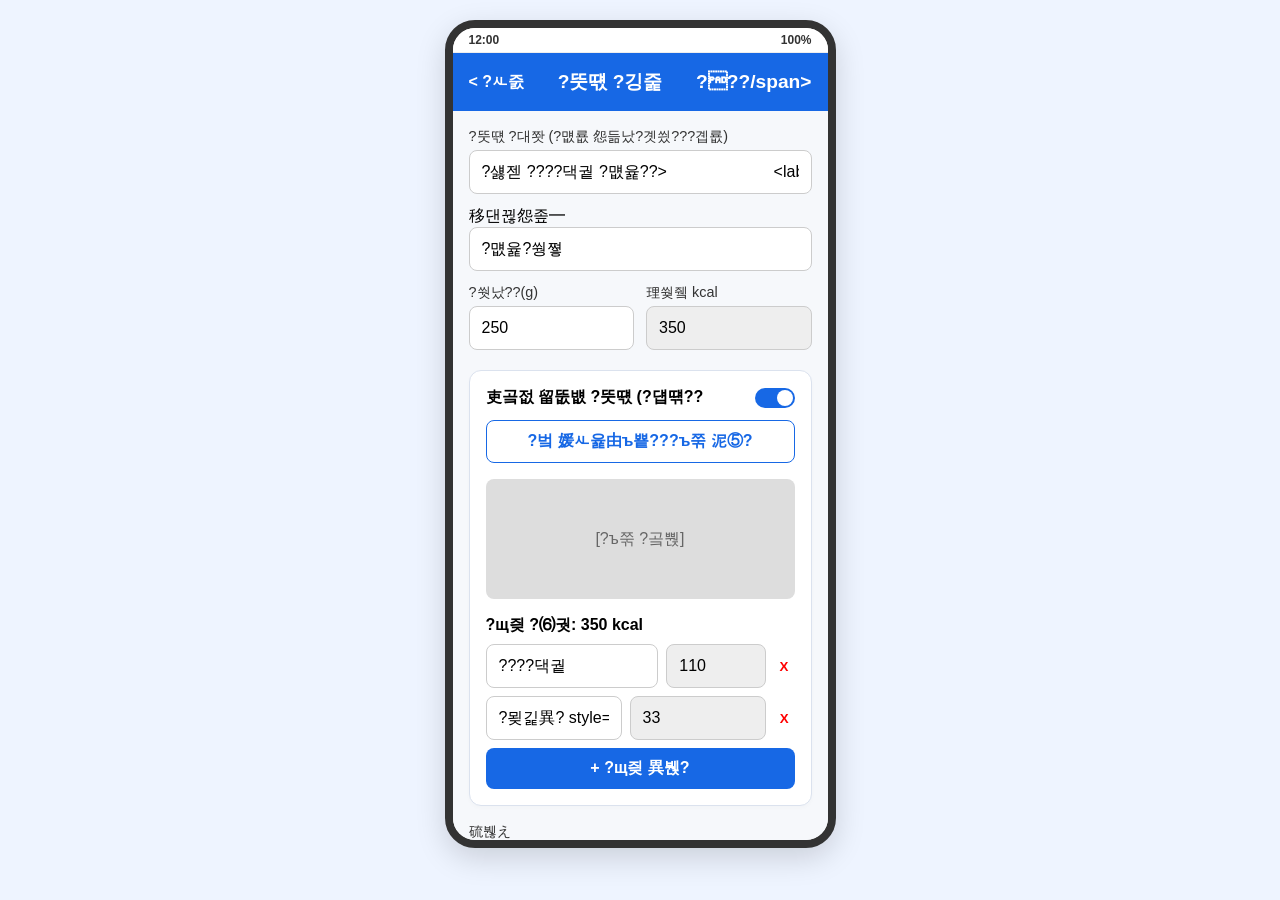
==== docs/ui/edit_food.html @ e7344246 "0612" ====
﻿<!DOCTYPE html>
<html lang="ko">
<head>
    <meta charset="UTF-8">
    <title>Calorie Tracker - ?뚯떇 ?깅줉</title>
    <style>
body { font-family: 'Segoe UI', Tahoma, Geneva, Verdana, sans-serif; background-color: #eef4ff; display: flex; justify-content: center; padding: 20px; margin: 0; } .device { width: 375px; height: 812px; background: white; border-radius: 30px; box-shadow: 0 10px 30px rgba(0,0,0,0.15); border: 8px solid #333; overflow: hidden; display: flex; flex-direction: column; position: relative; } .status-bar { height: 24px; background: #fff; display: flex; justify-content: space-between; align-items: center; padding: 0 16px; font-size: 12px; color: #333; font-weight: bold; border-bottom: 1px solid #eee; } .header { background: #1768e5; color: white; padding: 16px; text-align: center; font-size: 1.2rem; font-weight: bold; } .content { padding: 16px; flex: 1; overflow-y: auto; background: #f6f8fb; } .bottom-nav { display: flex; background: #fff; border-top: 1px solid #dbe2ee; padding-bottom: 20px; } .nav-item { flex: 1; text-align: center; padding: 12px 0; color: #5a6478; font-size: 0.85rem; cursor: pointer; text-decoration: none; display: flex; flex-direction: column; align-items: center; gap: 4px; } .nav-item.active { color: #1768e5; font-weight: bold; } .nav-icon { width: 24px; height: 24px; background: #ccc; border-radius: 50%; } .nav-item.active .nav-icon { background: #1768e5; } .card { background: #fff; border: 1px solid #dbe2ee; border-radius: 12px; padding: 16px; margin-bottom: 16px; box-shadow: 0 2px 4px rgba(0,0,0,0.02); } .btn { display: block; width: 100%; padding: 14px; background: #1768e5; color: white; text-align: center; border-radius: 8px; text-decoration: none; border: none; font-weight: bold; margin-top: 8px; cursor: pointer; font-size: 1rem;} .btn-outline { background: white; color: #1768e5; border: 1px solid #1768e5; } .input-box { width: 100%; padding: 12px; border: 1px solid #ccc; border-radius: 8px; margin-bottom: 12px; box-sizing: border-box; font-size: 1rem; } .label { font-size: 0.9rem; color: #333; margin-bottom: 4px; display: block; font-weight: 500; } .progress-container { width: 100%; background: #e0e0e0; height: 12px; border-radius: 6px; margin-top: 10px; overflow: hidden; } .progress-bar { width: 45%; background: #1768e5; height: 100%; border-radius: 6px; } .flex-row { display: flex; justify-content: space-between; align-items: center; } .text-muted { color: #5a6478; font-size: 0.9rem; } .toggle-switch { width: 40px; height: 20px; background: #1768e5; border-radius: 10px; position: relative; display: inline-block; } .toggle-switch::after { content: ''; position: absolute; width: 16px; height: 16px; background: white; border-radius: 50%; top: 2px; right: 2px; } .ingredient-row { display: flex; gap: 8px; margin-bottom: 8px; } .ingredient-row .input-box { margin-bottom: 0; }
</style>
</head>
<body>
    <div class="device">
        <div class="status-bar"><span>12:00</span><span>100%</span></div>
        <div class="header" style="display: flex; justify-content: space-between; align-items: center;">
            <a href="foods.html" style="color: white; text-decoration: none; font-size: 1rem;">&lt; ?ㅻ줈</a>
            <span>?뚯떇 ?깅줉</span>
            <span style="color: white; font-weight: bold; cursor: pointer;">???/span>
        </div>
        <div class="content">
            <label class="label">?뚯떇 ?대쫫 (?먮룞 怨듦났?곗씠???곕룞)</label>
            <input type="text" class="input-box" value="?섏젣 ????댁궡 ?먮윭??>
            
            <label class="label">移댄뀒怨좊━</label>
            <input type="text" class="input-box" value="?먮윭?쒕쪟">
            
            <div style="display: flex; gap: 12px;">
                <div style="flex: 1;">
                    <label class="label">?쒓났??(g)</label>
                    <input type="number" class="input-box" value="250">
                </div>
                <div style="flex: 1;">
                    <label class="label">理쒖쥌 kcal</label>
                    <input type="number" class="input-box" value="350" readonly style="background: #eee;">
                </div>
            </div>

            <div class="card" style="margin-top: 8px;">
                <div class="flex-row" style="margin-bottom: 12px;">
                    <span style="font-weight: bold;">吏곸젒 留뚮뱺 ?뚯떇 (?덉떆??</span>
                    <div class="toggle-switch"></div>
                </div>
                <button class="btn btn-outline" style="padding: 10px; margin-bottom: 16px;">?벜 媛ㅻ윭由ъ뿉???ъ쭊 泥⑤?</button>
                <div style="width: 100%; height: 120px; background: #ddd; border-radius: 8px; display: flex; align-items: center; justify-content: center; color: #666; margin-bottom: 16px;">[?ъ쭊 ?곸뿭]</div>
                
                <div class="flex-row" style="margin-bottom: 8px;">
                    <span style="font-weight: bold;">?щ즺 ?⑹궛: 350 kcal</span>
                </div>
                
                <div class="ingredient-row">
                    <input type="text" class="input-box" value="????댁궡" style="flex: 2;" placeholder="?щ즺紐?>
                    <input type="number" class="input-box" value="100" style="flex: 1;" placeholder="g">
                    <input type="number" class="input-box" value="110" style="flex: 1; background: #eee;" readonly>
                    <button style="border: none; background: none; color: red; font-weight: bold; cursor: pointer;">X</button>
                </div>
                <div class="ingredient-row">
                    <input type="text" class="input-box" value="?묒긽異? style="flex: 2;" placeholder="?щ즺紐?>
                    <input type="number" class="input-box" value="150" style="flex: 1;" placeholder="g">
                    <input type="number" class="input-box" value="33" style="flex: 1; background: #eee;" readonly>
                    <button style="border: none; background: none; color: red; font-weight: bold; cursor: pointer;">X</button>
                </div>
                <button class="btn" style="padding: 10px;">+ ?щ즺 異붽?</button>
            </div>
            
            <label class="label">硫붾え</label>
            <textarea class="input-box" rows="3" placeholder="?덉떆?쇰굹 二쇱쓽?ы빆 硫붾え..."></textarea>
        </div>
    </div>
</body>
</html>
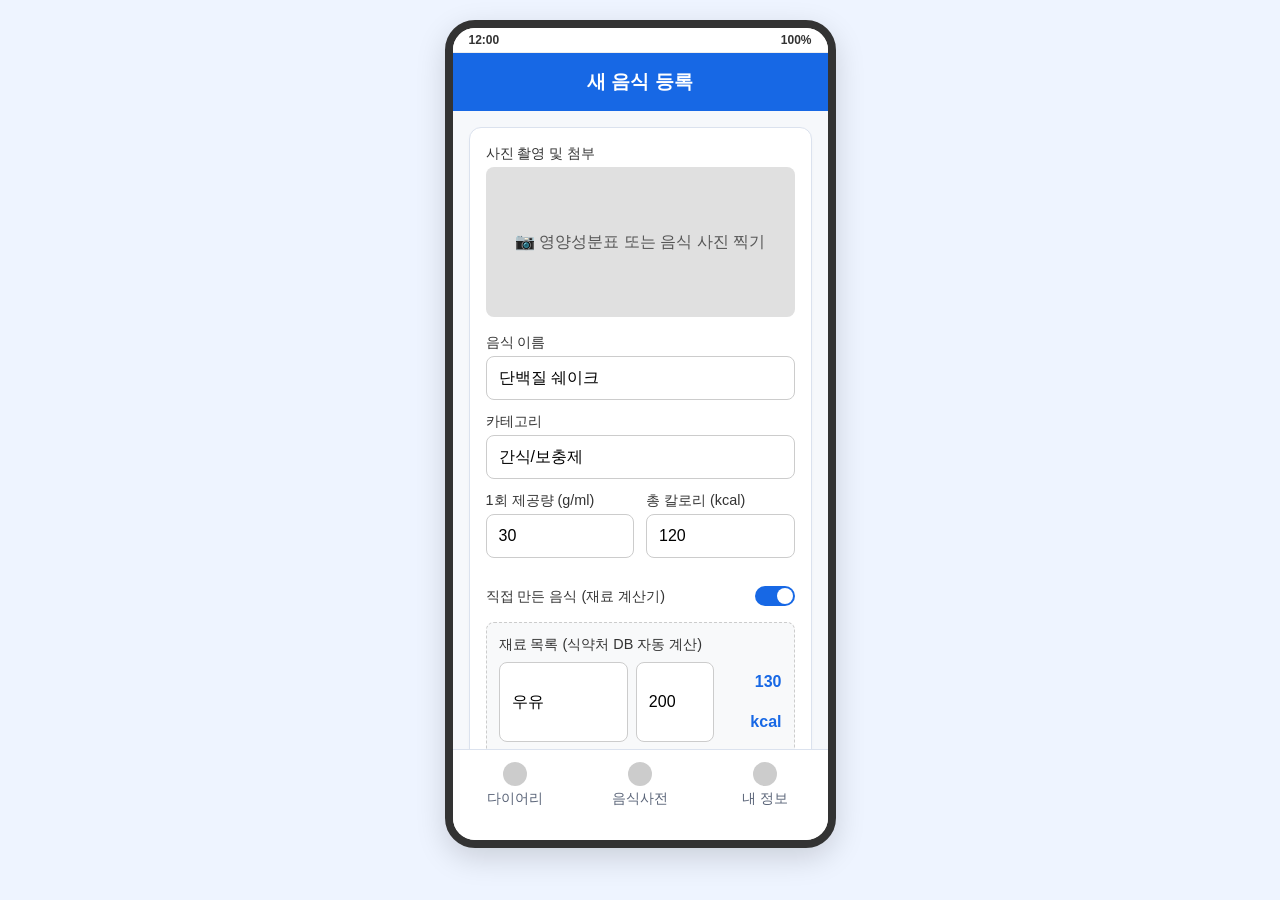
==== commit 7e820729: "최종 제출: 요구사항 및 문서화 완벽 반영" ====
--- a/docs/ui/edit_food.html
+++ b/docs/ui/edit_food.html
@@ -1,69 +1,100 @@
-﻿<!DOCTYPE html>
+<!DOCTYPE html>
 <html lang="ko">
 <head>
     <meta charset="UTF-8">
-    <title>Calorie Tracker - ?뚯떇 ?깅줉</title>
+    <title>Calorie Tracker - 음식 등록</title>
     <style>
-body { font-family: 'Segoe UI', Tahoma, Geneva, Verdana, sans-serif; background-color: #eef4ff; display: flex; justify-content: center; padding: 20px; margin: 0; } .device { width: 375px; height: 812px; background: white; border-radius: 30px; box-shadow: 0 10px 30px rgba(0,0,0,0.15); border: 8px solid #333; overflow: hidden; display: flex; flex-direction: column; position: relative; } .status-bar { height: 24px; background: #fff; display: flex; justify-content: space-between; align-items: center; padding: 0 16px; font-size: 12px; color: #333; font-weight: bold; border-bottom: 1px solid #eee; } .header { background: #1768e5; color: white; padding: 16px; text-align: center; font-size: 1.2rem; font-weight: bold; } .content { padding: 16px; flex: 1; overflow-y: auto; background: #f6f8fb; } .bottom-nav { display: flex; background: #fff; border-top: 1px solid #dbe2ee; padding-bottom: 20px; } .nav-item { flex: 1; text-align: center; padding: 12px 0; color: #5a6478; font-size: 0.85rem; cursor: pointer; text-decoration: none; display: flex; flex-direction: column; align-items: center; gap: 4px; } .nav-item.active { color: #1768e5; font-weight: bold; } .nav-icon { width: 24px; height: 24px; background: #ccc; border-radius: 50%; } .nav-item.active .nav-icon { background: #1768e5; } .card { background: #fff; border: 1px solid #dbe2ee; border-radius: 12px; padding: 16px; margin-bottom: 16px; box-shadow: 0 2px 4px rgba(0,0,0,0.02); } .btn { display: block; width: 100%; padding: 14px; background: #1768e5; color: white; text-align: center; border-radius: 8px; text-decoration: none; border: none; font-weight: bold; margin-top: 8px; cursor: pointer; font-size: 1rem;} .btn-outline { background: white; color: #1768e5; border: 1px solid #1768e5; } .input-box { width: 100%; padding: 12px; border: 1px solid #ccc; border-radius: 8px; margin-bottom: 12px; box-sizing: border-box; font-size: 1rem; } .label { font-size: 0.9rem; color: #333; margin-bottom: 4px; display: block; font-weight: 500; } .progress-container { width: 100%; background: #e0e0e0; height: 12px; border-radius: 6px; margin-top: 10px; overflow: hidden; } .progress-bar { width: 45%; background: #1768e5; height: 100%; border-radius: 6px; } .flex-row { display: flex; justify-content: space-between; align-items: center; } .text-muted { color: #5a6478; font-size: 0.9rem; } .toggle-switch { width: 40px; height: 20px; background: #1768e5; border-radius: 10px; position: relative; display: inline-block; } .toggle-switch::after { content: ''; position: absolute; width: 16px; height: 16px; background: white; border-radius: 50%; top: 2px; right: 2px; } .ingredient-row { display: flex; gap: 8px; margin-bottom: 8px; } .ingredient-row .input-box { margin-bottom: 0; }
-</style>
+body { font-family: 'Segoe UI', Tahoma, Geneva, Verdana, sans-serif; background-color: #eef4ff; display: flex; justify-content: center; padding: 20px; margin: 0; }
+.device { width: 375px; height: 812px; background: white; border-radius: 30px; box-shadow: 0 10px 30px rgba(0,0,0,0.15); border: 8px solid #333; overflow: hidden; display: flex; flex-direction: column; position: relative; }
+.status-bar { height: 24px; background: #fff; display: flex; justify-content: space-between; align-items: center; padding: 0 16px; font-size: 12px; color: #333; font-weight: bold; border-bottom: 1px solid #eee; }
+.header { background: #1768e5; color: white; padding: 16px; text-align: center; font-size: 1.2rem; font-weight: bold; }
+.content { padding: 16px; flex: 1; overflow-y: auto; background: #f6f8fb; }
+.bottom-nav { display: flex; background: #fff; border-top: 1px solid #dbe2ee; padding-bottom: 20px; }
+.nav-item { flex: 1; text-align: center; padding: 12px 0; color: #5a6478; font-size: 0.85rem; cursor: pointer; text-decoration: none; display: flex; flex-direction: column; align-items: center; gap: 4px; }
+.nav-item.active { color: #1768e5; font-weight: bold; }
+.nav-icon { width: 24px; height: 24px; background: #ccc; border-radius: 50%; }
+.nav-item.active .nav-icon { background: #1768e5; }
+.card { background: #fff; border: 1px solid #dbe2ee; border-radius: 12px; padding: 16px; margin-bottom: 16px; box-shadow: 0 2px 4px rgba(0,0,0,0.02); }
+.btn { display: block; width: 100%; padding: 14px; background: #1768e5; color: white; text-align: center; border-radius: 8px; text-decoration: none; border: none; font-weight: bold; margin-top: 8px; cursor: pointer; font-size: 1rem;}
+.btn-outline { background: white; color: #1768e5; border: 1px solid #1768e5; }
+.input-box { width: 100%; padding: 12px; border: 1px solid #ccc; border-radius: 8px; margin-bottom: 12px; box-sizing: border-box; font-size: 1rem; }
+.label { font-size: 0.9rem; color: #333; margin-bottom: 4px; display: block; font-weight: 500; }
+.progress-container { width: 100%; background: #e0e0e0; height: 12px; border-radius: 6px; margin-top: 10px; overflow: hidden; }
+.progress-bar { width: 45%; background: #1768e5; height: 100%; border-radius: 6px; }
+.flex-row { display: flex; justify-content: space-between; align-items: center; }
+.text-muted { color: #5a6478; font-size: 0.9rem; }
+.toggle-switch { width: 40px; height: 20px; background: #1768e5; border-radius: 10px; position: relative; display: inline-block; }
+.toggle-switch::after { content: ''; position: absolute; width: 16px; height: 16px; background: white; border-radius: 50%; top: 2px; right: 2px; }
+.ingredient-row { display: flex; gap: 8px; margin-bottom: 8px; }
+.ingredient-row .input-box { margin-bottom: 0; }
+    </style>
 </head>
 <body>
     <div class="device">
         <div class="status-bar"><span>12:00</span><span>100%</span></div>
-        <div class="header" style="display: flex; justify-content: space-between; align-items: center;">
-            <a href="foods.html" style="color: white; text-decoration: none; font-size: 1rem;">&lt; ?ㅻ줈</a>
-            <span>?뚯떇 ?깅줉</span>
-            <span style="color: white; font-weight: bold; cursor: pointer;">???/span>
-        </div>
+        <div class="header">새 음식 등록</div>
         <div class="content">
-            <label class="label">?뚯떇 ?대쫫 (?먮룞 怨듦났?곗씠???곕룞)</label>
-            <input type="text" class="input-box" value="?섏젣 ????댁궡 ?먮윭??>
-            
-            <label class="label">移댄뀒怨좊━</label>
-            <input type="text" class="input-box" value="?먮윭?쒕쪟">
-            
-            <div style="display: flex; gap: 12px;">
-                <div style="flex: 1;">
-                    <label class="label">?쒓났??(g)</label>
-                    <input type="number" class="input-box" value="250">
+            <div class="card">
+                <span class="label">사진 촬영 및 첨부</span>
+                <div style="width: 100%; height: 150px; background: #e0e0e0; border-radius: 8px; display: flex; justify-content: center; align-items: center; margin-bottom: 16px; color: #555; cursor: pointer;">
+                    📷 영양성분표 또는 음식 사진 찍기
                 </div>
-                <div style="flex: 1;">
-                    <label class="label">理쒖쥌 kcal</label>
-                    <input type="number" class="input-box" value="350" readonly style="background: #eee;">
+                
+                <span class="label">음식 이름</span>
+                <input type="text" class="input-box" value="단백질 쉐이크">
+                
+                <span class="label">카테고리</span>
+                <input type="text" class="input-box" value="간식/보충제">
+                
+                <div class="flex-row" style="gap: 12px;">
+                    <div style="flex: 1;">
+                        <span class="label">1회 제공량 (g/ml)</span>
+                        <input type="number" class="input-box" value="30">
+                    </div>
+                    <div style="flex: 1;">
+                        <span class="label">총 칼로리 (kcal)</span>
+                        <input type="number" class="input-box" value="120">
+                    </div>
+                </div>
+                
+                <div class="flex-row" style="margin: 16px 0;">
+                    <span class="label" style="margin: 0;">직접 만든 음식 (재료 계산기)</span>
+                    <div class="toggle-switch"></div>
+                </div>
+                
+                <div style="background: #f8f9fa; padding: 12px; border-radius: 8px; margin-bottom: 16px; border: 1px dashed #ccc;">
+                    <span class="label">재료 목록 (식약처 DB 자동 계산)</span>
+                    <div class="ingredient-row" style="margin-top: 8px;">
+                        <input type="text" class="input-box" value="우유" style="flex: 2;">
+                        <input type="number" class="input-box" value="200" style="flex: 1;">
+                        <span style="line-height: 40px; color: #1768e5; font-weight: bold; width: 60px; text-align: right;">130 kcal</span>
+                    </div>
+                    <div class="ingredient-row">
+                        <input type="text" class="input-box" value="단백질 파우더" style="flex: 2;">
+                        <input type="number" class="input-box" value="30" style="flex: 1;">
+                        <span style="line-height: 40px; color: #1768e5; font-weight: bold; width: 60px; text-align: right;">120 kcal</span>
+                    </div>
+                    <button class="btn btn-outline" style="padding: 8px; margin-top: 8px; font-size: 0.9rem;">+ 재료 추가 (API 검색)</button>
                 </div>
             </div>
-
-            <div class="card" style="margin-top: 8px;">
-                <div class="flex-row" style="margin-bottom: 12px;">
-                    <span style="font-weight: bold;">吏곸젒 留뚮뱺 ?뚯떇 (?덉떆??</span>
-                    <div class="toggle-switch"></div>
-                </div>
-                <button class="btn btn-outline" style="padding: 10px; margin-bottom: 16px;">?벜 媛ㅻ윭由ъ뿉???ъ쭊 泥⑤?</button>
-                <div style="width: 100%; height: 120px; background: #ddd; border-radius: 8px; display: flex; align-items: center; justify-content: center; color: #666; margin-bottom: 16px;">[?ъ쭊 ?곸뿭]</div>
-                
-                <div class="flex-row" style="margin-bottom: 8px;">
-                    <span style="font-weight: bold;">?щ즺 ?⑹궛: 350 kcal</span>
-                </div>
-                
-                <div class="ingredient-row">
-                    <input type="text" class="input-box" value="????댁궡" style="flex: 2;" placeholder="?щ즺紐?>
-                    <input type="number" class="input-box" value="100" style="flex: 1;" placeholder="g">
-                    <input type="number" class="input-box" value="110" style="flex: 1; background: #eee;" readonly>
-                    <button style="border: none; background: none; color: red; font-weight: bold; cursor: pointer;">X</button>
-                </div>
-                <div class="ingredient-row">
-                    <input type="text" class="input-box" value="?묒긽異? style="flex: 2;" placeholder="?щ즺紐?>
-                    <input type="number" class="input-box" value="150" style="flex: 1;" placeholder="g">
-                    <input type="number" class="input-box" value="33" style="flex: 1; background: #eee;" readonly>
-                    <button style="border: none; background: none; color: red; font-weight: bold; cursor: pointer;">X</button>
-                </div>
-                <button class="btn" style="padding: 10px;">+ ?щ즺 異붽?</button>
-            </div>
             
-            <label class="label">硫붾え</label>
-            <textarea class="input-box" rows="3" placeholder="?덉떆?쇰굹 二쇱쓽?ы빆 硫붾え..."></textarea>
+            <button class="btn">음식 사전에 저장</button>
+            <a href="foods.html" class="btn btn-outline">취소</a>
+        </div>
+        <div class="bottom-nav">
+            <a href="index.html" class="nav-item ">
+                <div class="nav-icon" style="background-color: #ccc"></div>
+                다이어리
+            </a>
+            <a href="foods.html" class="nav-item ">
+                <div class="nav-icon" style="background-color: #ccc"></div>
+                음식사전
+            </a>
+            <a href="profile.html" class="nav-item ">
+                <div class="nav-icon" style="background-color: #ccc"></div>
+                내 정보
+            </a>
         </div>
     </div>
 </body>
 </html>
-
